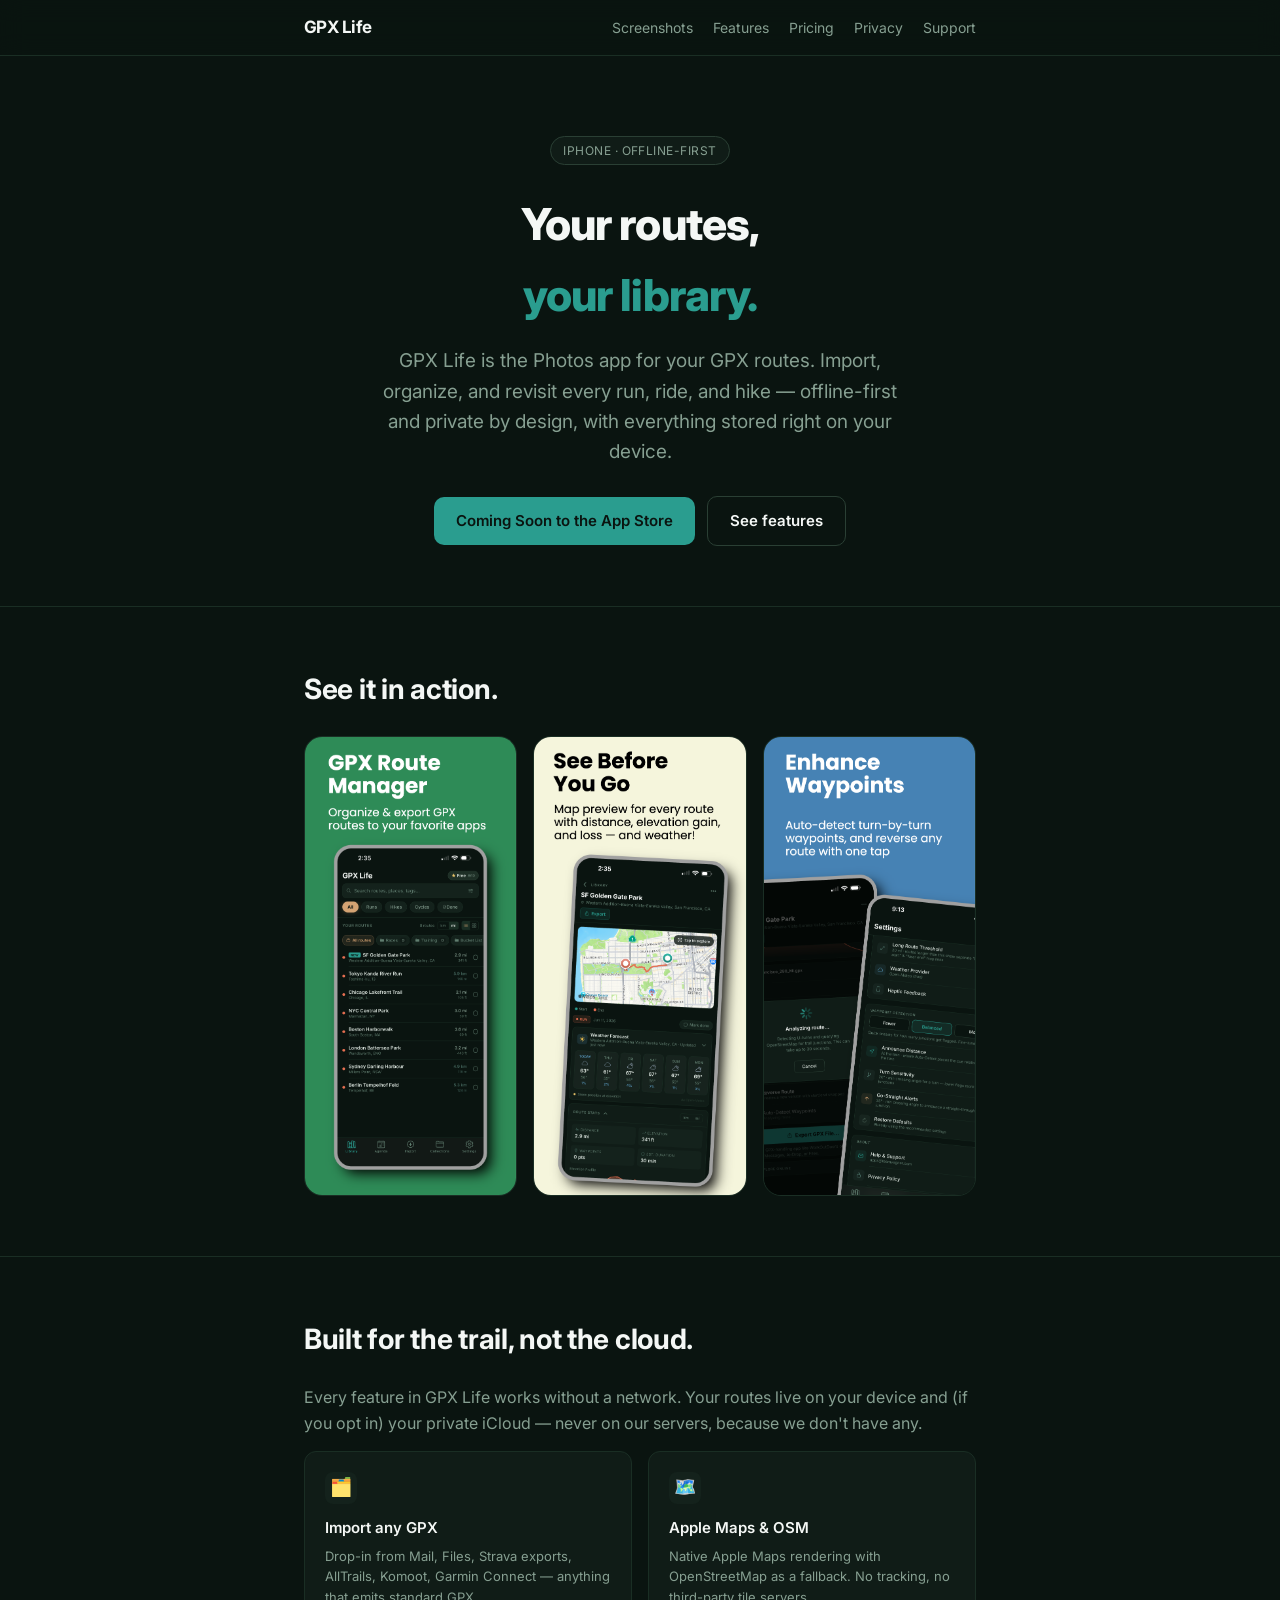
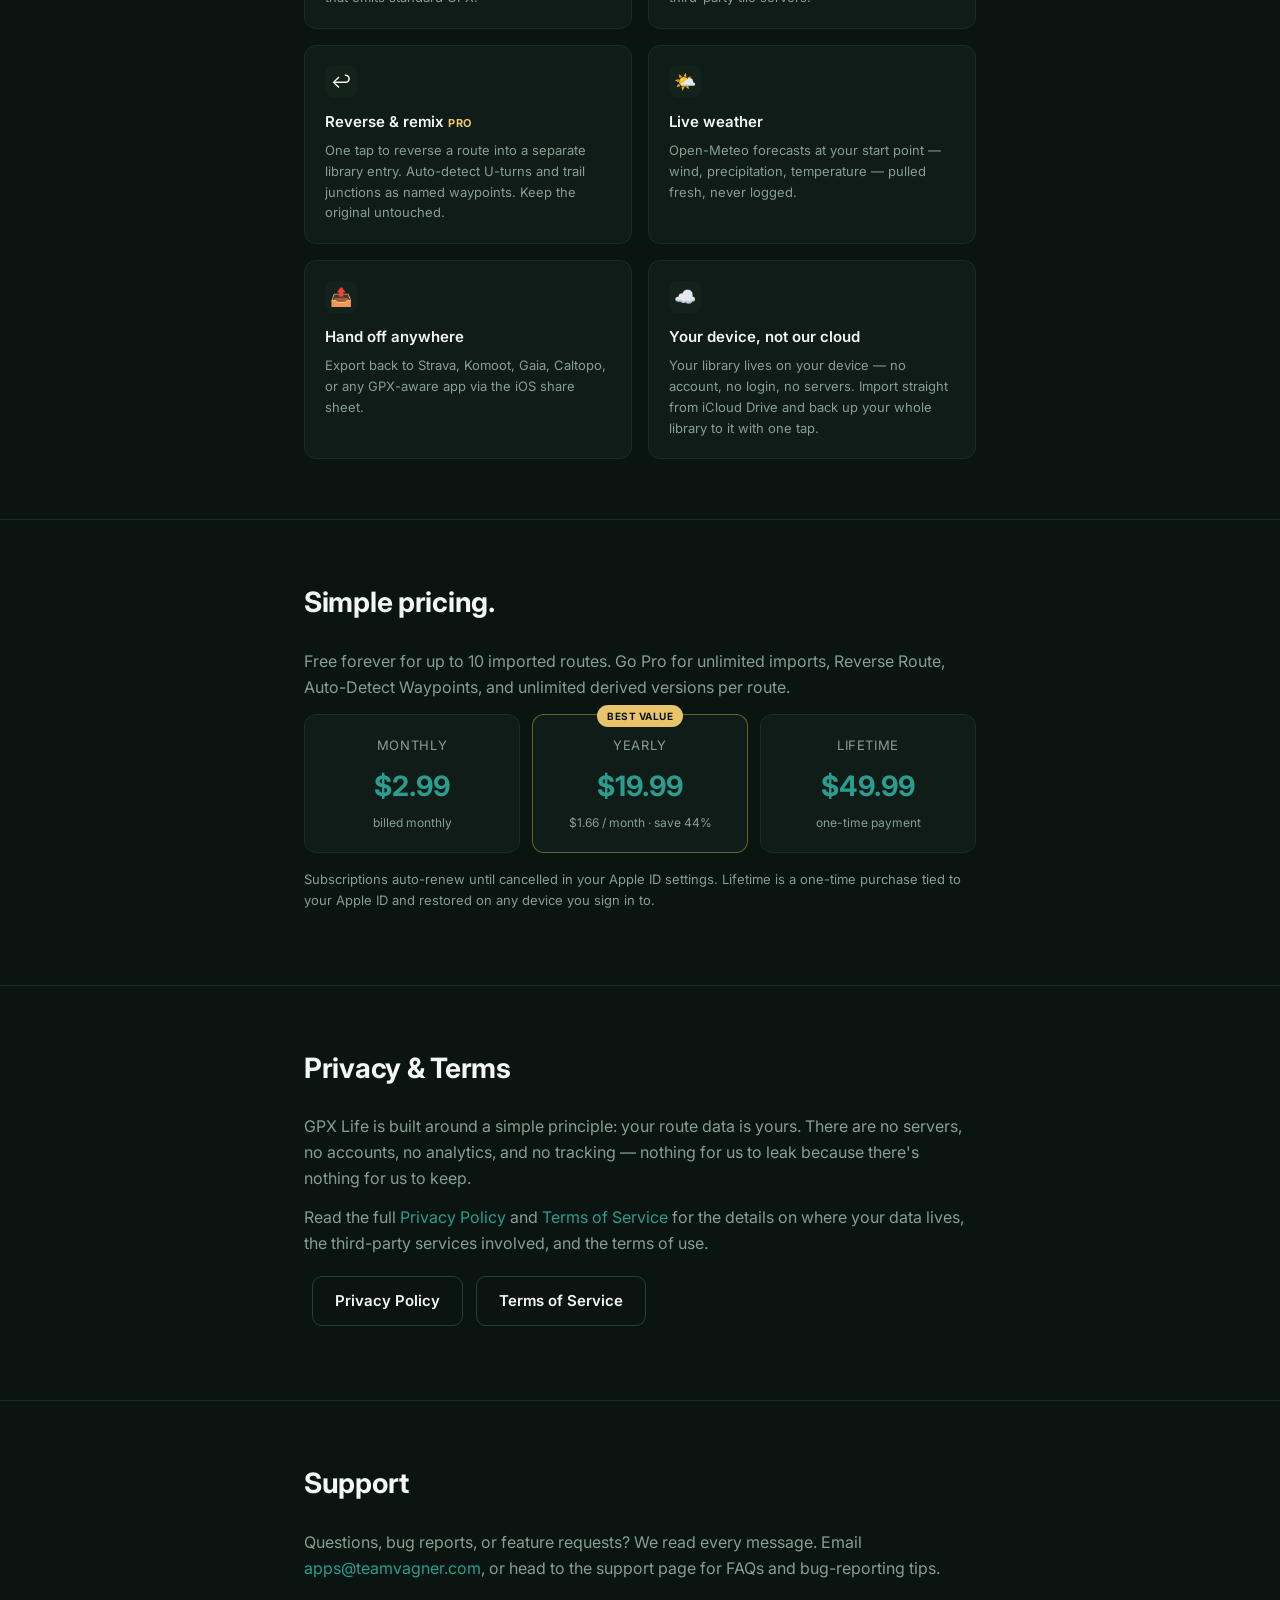
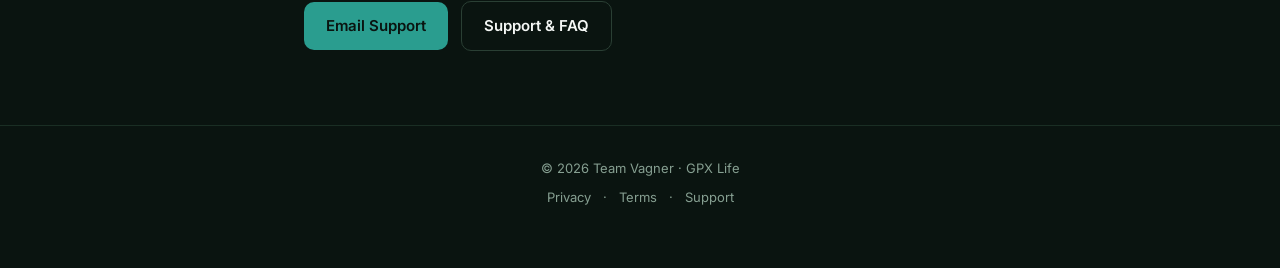
==== index.html @ b14405ab "Initial commit: GPX Life marketing and support site" ====
<!DOCTYPE html>
<html lang="en">
<head>
  <meta charset="UTF-8" />
  <meta name="viewport" content="width=device-width, initial-scale=1.0" />
  <title>GPX Life — Your routes, your library</title>
  <meta
    name="description"
    content="GPX Life is the on-device Photos app for your GPX routes. Import, organize, and revisit every run, ride, and hike — offline-first, private by design."
  />
  <meta property="og:title" content="GPX Life — Your routes, your library" />
  <meta
    property="og:description"
    content="The on-device Photos app for your GPX routes. Offline-first. Private by design."
  />
  <meta property="og:type" content="website" />
  <link rel="icon" type="image/png" href="./icon.png" />
  <link rel="preconnect" href="https://fonts.googleapis.com" />
  <link rel="preconnect" href="https://fonts.gstatic.com" crossorigin />
  <link rel="stylesheet" href="https://fonts.googleapis.com/css2?family=Inter:wght@400;500;600;700;800&display=swap" />
  <link rel="stylesheet" href="./styles.css" />
</head>
<body>
  <nav>
    <div class="container">
      <div class="brand">GPX Life</div>
      <ul>
        <li><a href="#screenshots">Screenshots</a></li>
        <li><a href="#features">Features</a></li>
        <li><a href="#pricing">Pricing</a></li>
        <li><a href="./privacy.html">Privacy</a></li>
        <li><a href="./support.html">Support</a></li>
      </ul>
    </div>
  </nav>

  <header class="hero">
    <div class="container">
      <span class="badge">iPhone · Offline-first</span>
      <h1>Your routes,<br /><span class="accent">your library.</span></h1>
      <p class="tagline">
        GPX Life is the Photos app for your GPX routes. Import, organize, and
        revisit every run, ride, and hike — offline-first and private by
        design, with everything stored right on your device.
      </p>
      <span class="cta" style="cursor: default;">Coming Soon to the App Store</span>
      <a class="cta ghost" href="#features">See features</a>
    </div>
  </header>

  <section id="screenshots">
    <div class="container">
      <h2>See it in action.</h2>
      <div class="shots">
        <img src="./screenshots/route-manager.png" alt="GPX Life library screen listing organized routes with distance and elevation" loading="lazy" />
        <img src="./screenshots/see-before-you-go.png" alt="Route detail with map preview, distance, elevation gain and loss, and a weather forecast" loading="lazy" />
        <img src="./screenshots/enhance-waypoints.png" alt="Auto-detect turn-by-turn waypoints and reverse a route, with waypoint detection settings" loading="lazy" />
      </div>
    </div>
  </section>

  <section id="features">
    <div class="container">
      <h2>Built for the trail, not the cloud.</h2>
      <p>
        Every feature in GPX Life works without a network. Your routes live on
        your device and (if you opt in) your private iCloud — never on our
        servers, because we don't have any.
      </p>
      <div class="features">
        <div class="feature">
          <div class="icon">🗂️</div>
          <h3>Import any GPX</h3>
          <p>Drop-in from Mail, Files, Strava exports, AllTrails, Komoot, Garmin Connect — anything that emits standard GPX.</p>
        </div>
        <div class="feature">
          <div class="icon">🗺️</div>
          <h3>Apple Maps & OSM</h3>
          <p>Native Apple Maps rendering with OpenStreetMap as a fallback. No tracking, no third-party tile servers.</p>
        </div>
        <div class="feature">
          <div class="icon">↩️</div>
          <h3>Reverse & remix <span style="color: var(--yellow); font-size: 11px; font-weight: 700; letter-spacing: 0.05em;">PRO</span></h3>
          <p>One tap to reverse a route into a separate library entry. Auto-detect U-turns and trail junctions as named waypoints. Keep the original untouched.</p>
        </div>
        <div class="feature">
          <div class="icon">🌤️</div>
          <h3>Live weather</h3>
          <p>Open-Meteo forecasts at your start point — wind, precipitation, temperature — pulled fresh, never logged.</p>
        </div>
        <div class="feature">
          <div class="icon">📤</div>
          <h3>Hand off anywhere</h3>
          <p>Export back to Strava, Komoot, Gaia, Caltopo, or any GPX-aware app via the iOS share sheet.</p>
        </div>
        <div class="feature">
          <div class="icon">☁️</div>
          <h3>Your device, not our cloud</h3>
          <p>Your library lives on your device — no account, no login, no servers. Import straight from iCloud Drive and back up your whole library to it with one tap.</p>
        </div>
      </div>
    </div>
  </section>

  <section id="pricing">
    <div class="container">
      <h2>Simple pricing.</h2>
      <p>
        Free forever for up to 10 imported routes. Go Pro for unlimited
        imports, Reverse Route, Auto-Detect Waypoints, and unlimited
        derived versions per route.
      </p>
      <div class="pricing">
        <div class="price-card">
          <div class="name">Monthly</div>
          <div class="amount">$2.99</div>
          <div class="sub">billed monthly</div>
        </div>
        <div class="price-card featured">
          <span class="badge-best">BEST VALUE</span>
          <div class="name">Yearly</div>
          <div class="amount">$19.99</div>
          <div class="sub">$1.66 / month · save 44%</div>
        </div>
        <div class="price-card">
          <div class="name">Lifetime</div>
          <div class="amount">$49.99</div>
          <div class="sub">one-time payment</div>
        </div>
      </div>
      <p style="margin-top: 16px; font-size: 13px;">
        Subscriptions auto-renew until cancelled in your Apple ID settings.
        Lifetime is a one-time purchase tied to your Apple ID and restored on
        any device you sign in to.
      </p>
    </div>
  </section>

  <section id="privacy">
    <div class="container">
      <h2>Privacy &amp; Terms</h2>
      <p>
        GPX Life is built around a simple principle: your route data is yours.
        There are no servers, no accounts, no analytics, and no tracking —
        nothing for us to leak because there's nothing for us to keep.
      </p>
      <p>
        Read the full <a href="./privacy.html">Privacy Policy</a> and
        <a href="./privacy.html#terms">Terms of Service</a> for the details on
        where your data lives, the third-party services involved, and the terms
        of use.
      </p>
      <p style="font-size: 17px; margin-top: 20px;">
        <a class="cta ghost" href="./privacy.html">Privacy Policy</a>
        <a class="cta ghost" href="./privacy.html#terms">Terms of Service</a>
      </p>
    </div>
  </section>

  <section id="support">
    <div class="container">
      <h2>Support</h2>
      <p>
        Questions, bug reports, or feature requests? We read every message.
        Email <a href="mailto:apps@teamvagner.com?subject=GPX%20Life%20Support">apps@teamvagner.com</a>,
        or head to the support page for FAQs and bug-reporting tips.
      </p>
      <p style="font-size: 17px; margin-top: 20px;">
        <a class="cta" href="mailto:apps@teamvagner.com?subject=GPX%20Life%20Support">Email Support</a>
        <a class="cta ghost" href="./support.html">Support &amp; FAQ</a>
      </p>
    </div>
  </section>

  <footer>
    <div class="container">
      <p>© 2026 Team Vagner · GPX Life</p>
      <p style="margin-top: 8px;">
        <a href="./privacy.html">Privacy</a> ·
        <a href="./privacy.html#terms">Terms</a> ·
        <a href="./support.html">Support</a>
      </p>
    </div>
  </footer>
</body>
</html>
---- styles.css ----
:root {
  --bg: #0a1410;
  --surface: #101c17;
  --surface-2: #14221c;
  --border: #1a2e24;
  --border-2: #2a3f34;
  --text: #f4f7f5;
  --text-dim: #869f91;
  --teal: #2a9d8f;
  --yellow: #e9c46a;
  --earth: #d4a373;
}
* { box-sizing: border-box; margin: 0; padding: 0; }
html, body {
  background: var(--bg);
  color: var(--text);
  font-family: "Inter", -apple-system, BlinkMacSystemFont, "Segoe UI", Roboto, sans-serif;
  line-height: 1.6;
  -webkit-font-smoothing: antialiased;
}
a { color: var(--teal); text-decoration: none; }
a:hover { text-decoration: underline; }
.container { max-width: 720px; margin: 0 auto; padding: 0 24px; }
nav {
  position: sticky; top: 0;
  background: rgba(10, 20, 16, 0.85);
  backdrop-filter: blur(12px);
  border-bottom: 1px solid var(--border);
  padding: 14px 0;
  z-index: 10;
}
nav .container {
  display: flex; justify-content: space-between; align-items: center;
}
nav .brand {
  font-weight: 700; font-size: 17px; color: var(--text);
  letter-spacing: -0.03em;
  display: flex; align-items: center; gap: 8px;
}
nav .brand:hover { text-decoration: none; }
nav .brand span.dot { color: var(--teal); }
nav ul { list-style: none; display: flex; gap: 20px; }
nav ul a { color: var(--text-dim); font-size: 14px; }
nav ul a:hover { color: var(--text); text-decoration: none; }

.hero {
  padding: 80px 0 60px;
  text-align: center;
  border-bottom: 1px solid var(--border);
}
.hero h1 {
  font-size: 44px; font-weight: 800; letter-spacing: -0.02em;
  margin-bottom: 16px;
}
.hero h1 .accent { color: var(--teal); }
.hero p.tagline {
  font-size: 19px; color: var(--text-dim); max-width: 540px; margin: 0 auto 28px;
}
.badge {
  display: inline-block;
  padding: 4px 12px;
  background: var(--surface);
  border: 1px solid var(--border-2);
  border-radius: 999px;
  font-size: 12px; color: var(--text-dim);
  margin-bottom: 24px;
  letter-spacing: 0.04em; text-transform: uppercase;
}
.cta {
  display: inline-block;
  padding: 12px 22px;
  background: var(--teal); color: var(--bg);
  border-radius: 10px;
  font-weight: 600; font-size: 15px;
  transition: opacity 0.15s;
}
.cta:hover { opacity: 0.9; text-decoration: none; }
.cta.ghost {
  background: transparent; color: var(--text);
  border: 1px solid var(--border-2);
  margin-left: 8px;
}

section { padding: 60px 0; border-bottom: 1px solid var(--border); }
section h2 {
  font-size: 28px; font-weight: 700; margin-bottom: 24px;
  letter-spacing: -0.01em;
}
section h3 {
  font-size: 16px; font-weight: 600; margin: 24px 0 8px;
  color: var(--text);
}
section p { color: var(--text-dim); margin-bottom: 14px; }
section ul { color: var(--text-dim); margin: 0 0 14px 22px; }
section ul li { margin-bottom: 6px; }

.shots {
  display: grid;
  grid-template-columns: repeat(3, 1fr);
  gap: 16px; margin-top: 8px;
}
.shots img {
  width: 100%; height: auto;
  border-radius: 18px;
  border: 1px solid var(--border);
  display: block;
}

.features {
  display: grid;
  grid-template-columns: repeat(auto-fit, minmax(240px, 1fr));
  gap: 16px; margin-top: 8px;
}
.feature {
  padding: 20px;
  background: var(--surface);
  border: 1px solid var(--border);
  border-radius: 12px;
}
.feature .icon {
  width: 32px; height: 32px;
  border-radius: 8px;
  background: var(--surface-2);
  display: flex; align-items: center; justify-content: center;
  margin-bottom: 12px; font-size: 18px;
}
.feature h3 { margin: 0 0 6px; font-size: 15px; }
.feature p { font-size: 13px; margin: 0; }

.pricing {
  display: grid;
  grid-template-columns: repeat(auto-fit, minmax(180px, 1fr));
  gap: 12px; margin-top: 8px;
}
.price-card {
  padding: 20px;
  background: var(--surface);
  border: 1px solid var(--border);
  border-radius: 12px;
  text-align: center;
  position: relative;
}
.price-card.featured { border-color: rgba(233, 196, 106, 0.4); }
.price-card .badge-best {
  position: absolute; top: -10px; left: 50%; transform: translateX(-50%);
  padding: 3px 10px; background: var(--yellow); color: var(--bg);
  border-radius: 999px; font-size: 10px; font-weight: 700; letter-spacing: 0.05em;
}
.price-card .name { font-size: 13px; color: var(--text-dim); text-transform: uppercase; letter-spacing: 0.05em; }
.price-card .amount { font-size: 28px; font-weight: 700; margin: 8px 0 4px; color: var(--teal); }
.price-card .sub { font-size: 12px; color: var(--text-dim); }

footer {
  padding: 32px 0 60px;
  text-align: center;
  color: var(--text-dim);
  font-size: 13px;
}
footer a { color: var(--text-dim); margin: 0 8px; }

@media (max-width: 640px) {
  .shots { grid-template-columns: 1fr; max-width: 300px; margin: 8px auto 0; }
}
@media (max-width: 540px) {
  .hero h1 { font-size: 32px; }
  .hero p.tagline { font-size: 16px; }
  section h2 { font-size: 22px; }
  nav ul { gap: 12px; }
  nav ul a { font-size: 13px; }
}
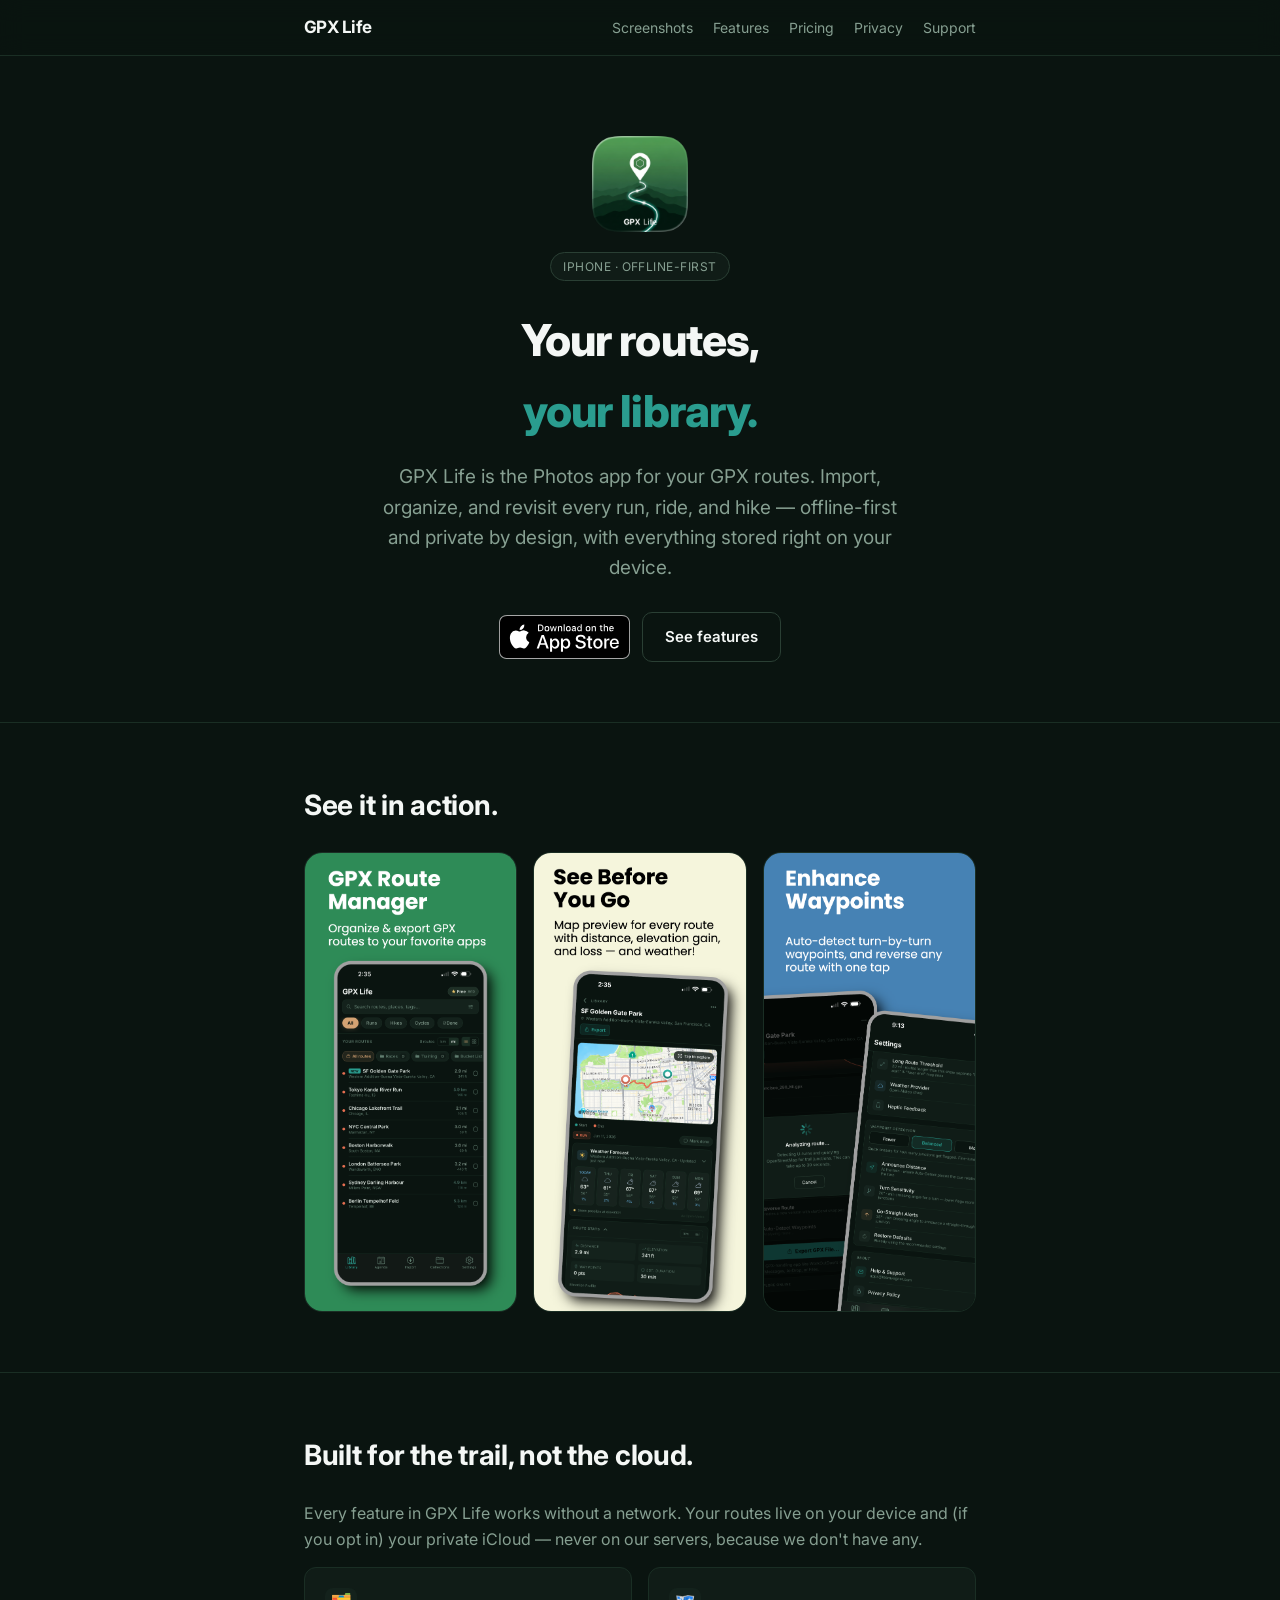
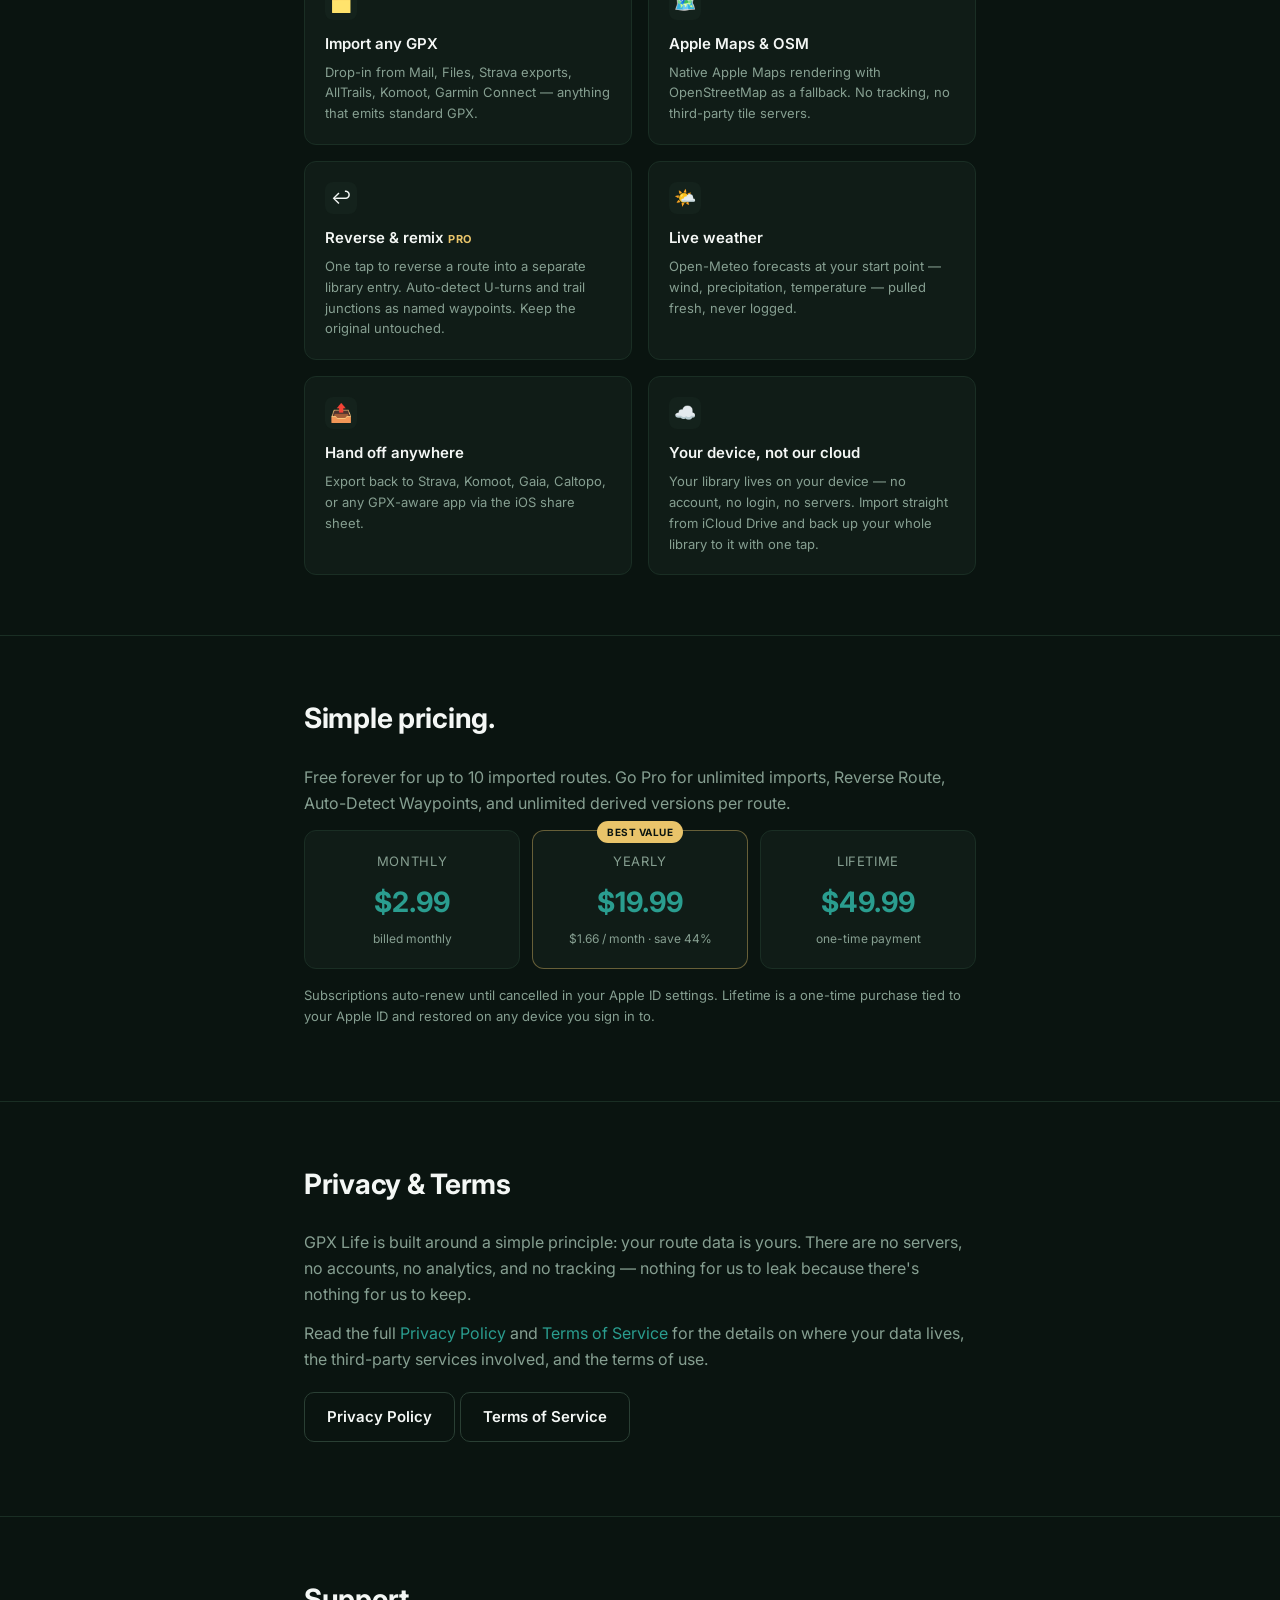
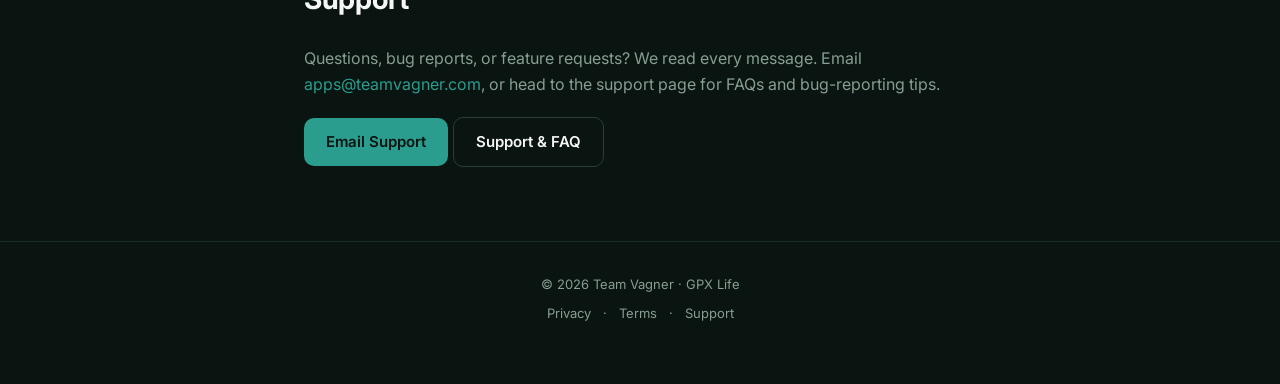
==== commit 70bd068e: "Add app icon and App Store badge to hero; replace coming soon with live link The app is now live on " ====
--- a/index.html
+++ b/index.html
@@ -36,6 +36,7 @@
 
   <header class="hero">
     <div class="container">
+      <img src="./app-icon.png" alt="GPX Life app icon" class="hero-app-icon" />
       <span class="badge">iPhone · Offline-first</span>
       <h1>Your routes,<br /><span class="accent">your library.</span></h1>
       <p class="tagline">
@@ -43,8 +44,12 @@
         revisit every run, ride, and hike — offline-first and private by
         design, with everything stored right on your device.
       </p>
-      <span class="cta" style="cursor: default;">Coming Soon to the App Store</span>
-      <a class="cta ghost" href="#features">See features</a>
+      <div class="hero-actions">
+        <a href="https://apps.apple.com/us/app/gpx-life/id6765971756">
+          <img src="./app-store-badge.svg" alt="Download on the App Store" class="app-store-badge" />
+        </a>
+        <a class="cta ghost" href="#features">See features</a>
+      </div>
     </div>
   </header>
 
--- a/styles.css
+++ b/styles.css
@@ -48,6 +48,24 @@
   text-align: center;
   border-bottom: 1px solid var(--border);
 }
+.hero-app-icon {
+  width: 96px; height: 96px;
+  border-radius: 22px;
+  margin-bottom: 20px;
+  display: block;
+  margin-left: auto; margin-right: auto;
+}
+.hero-actions {
+  display: flex;
+  align-items: center;
+  justify-content: center;
+  gap: 12px;
+  flex-wrap: wrap;
+}
+.app-store-badge {
+  height: 44px;
+  display: block;
+}
 .hero h1 {
   font-size: 44px; font-weight: 800; letter-spacing: -0.02em;
   margin-bottom: 16px;
@@ -78,7 +96,6 @@
 .cta.ghost {
   background: transparent; color: var(--text);
   border: 1px solid var(--border-2);
-  margin-left: 8px;
 }
 
 section { padding: 60px 0; border-bottom: 1px solid var(--border); }
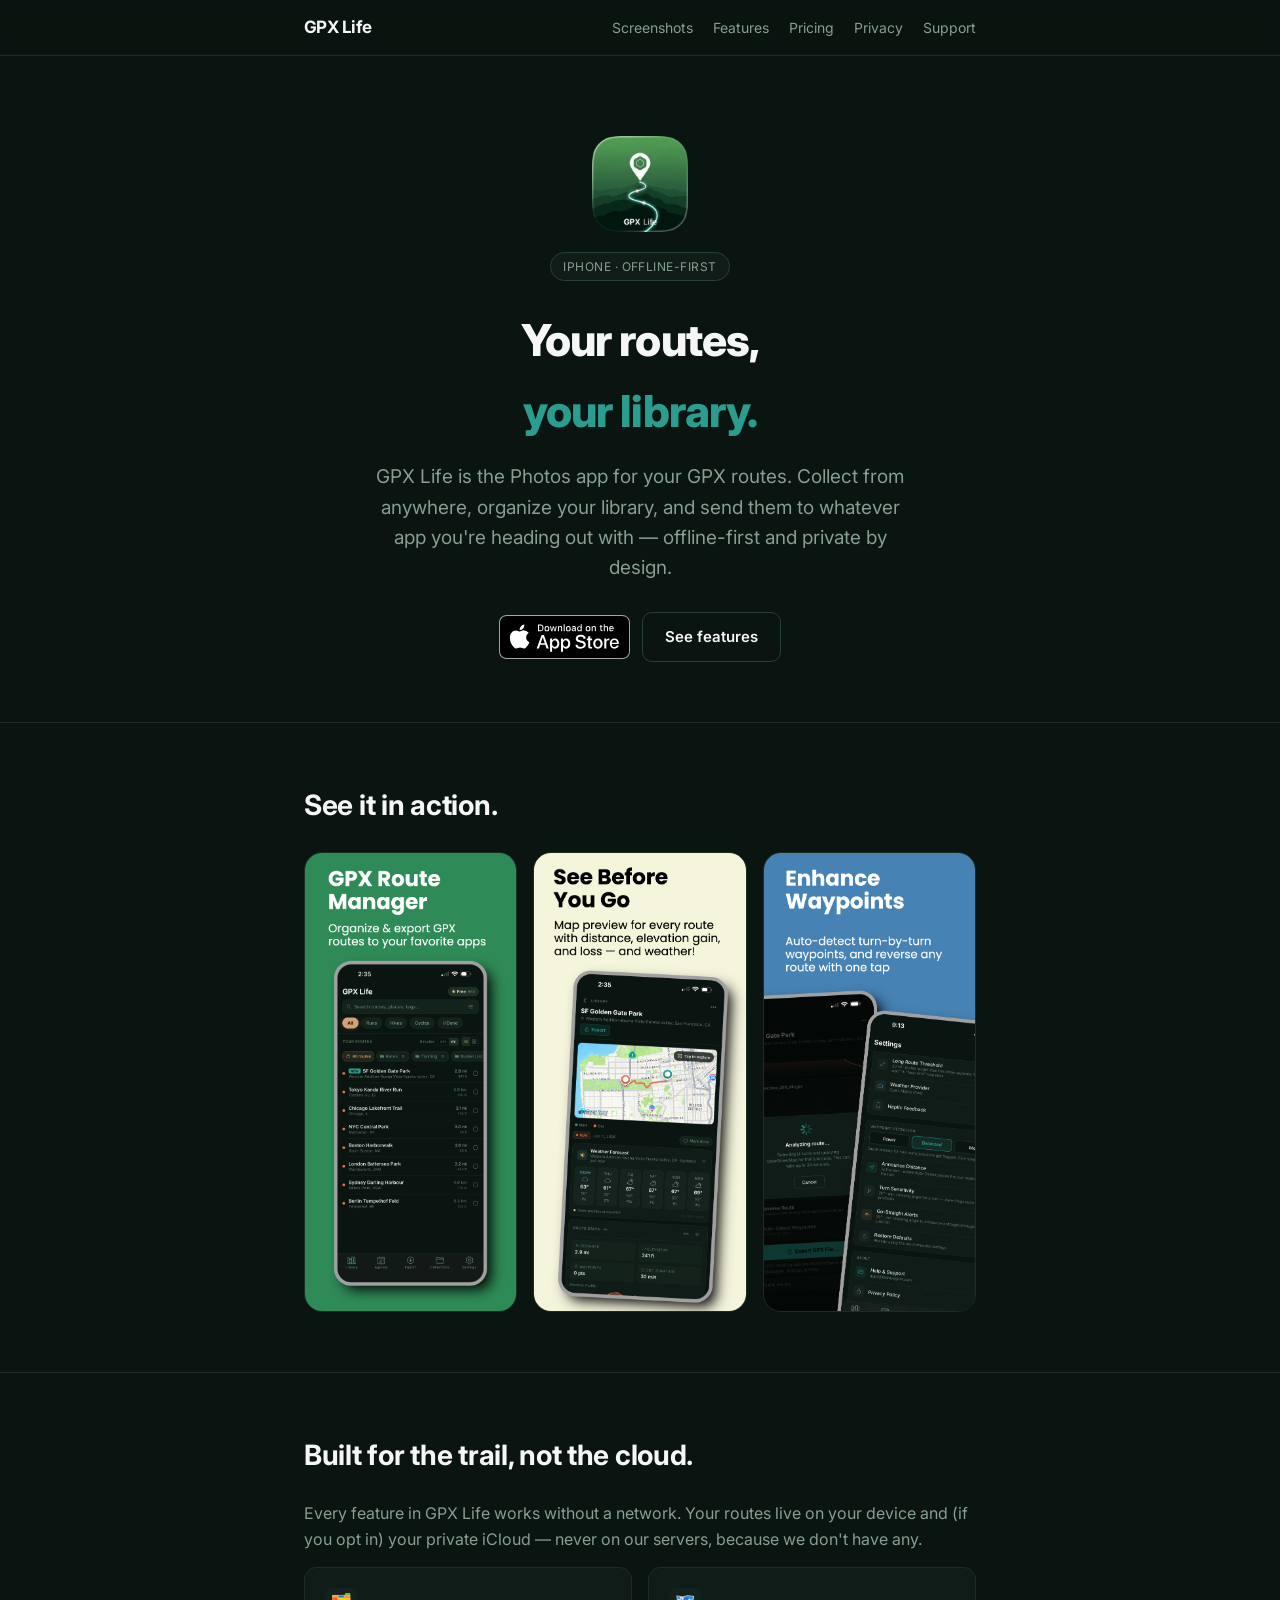
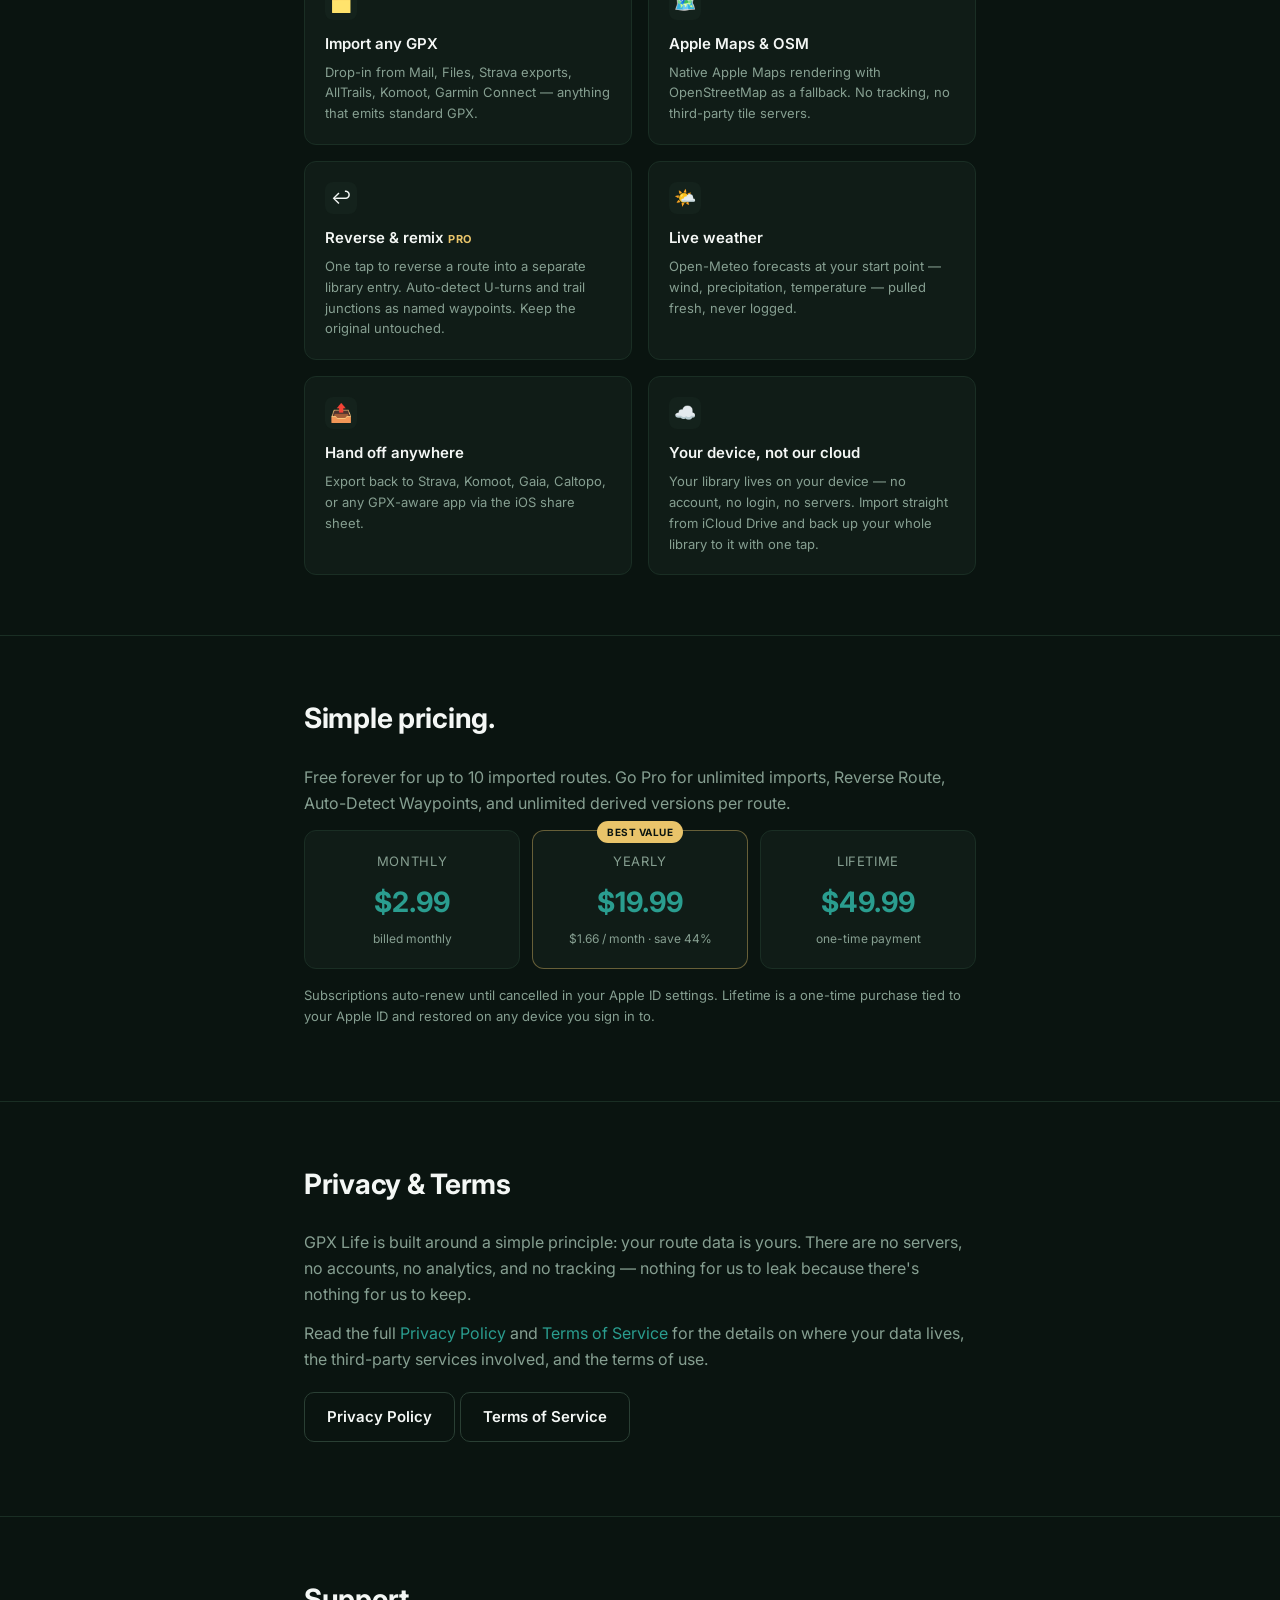
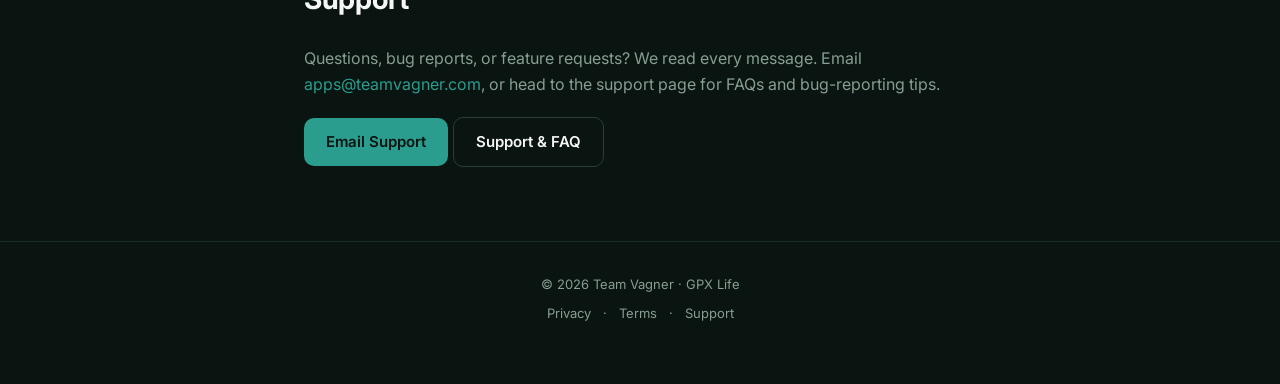
==== commit 7c50f7d5: "Update hero tagline to reflect collect, organize, and share value prop Co-Authored-By: Claude Sonnet" ====
--- a/index.html
+++ b/index.html
@@ -40,9 +40,9 @@
       <span class="badge">iPhone · Offline-first</span>
       <h1>Your routes,<br /><span class="accent">your library.</span></h1>
       <p class="tagline">
-        GPX Life is the Photos app for your GPX routes. Import, organize, and
-        revisit every run, ride, and hike — offline-first and private by
-        design, with everything stored right on your device.
+        GPX Life is the Photos app for your GPX routes. Collect from anywhere,
+        organize your library, and send them to whatever app you're heading out
+        with — offline-first and private by design.
       </p>
       <div class="hero-actions">
         <a href="https://apps.apple.com/us/app/gpx-life/id6765971756">
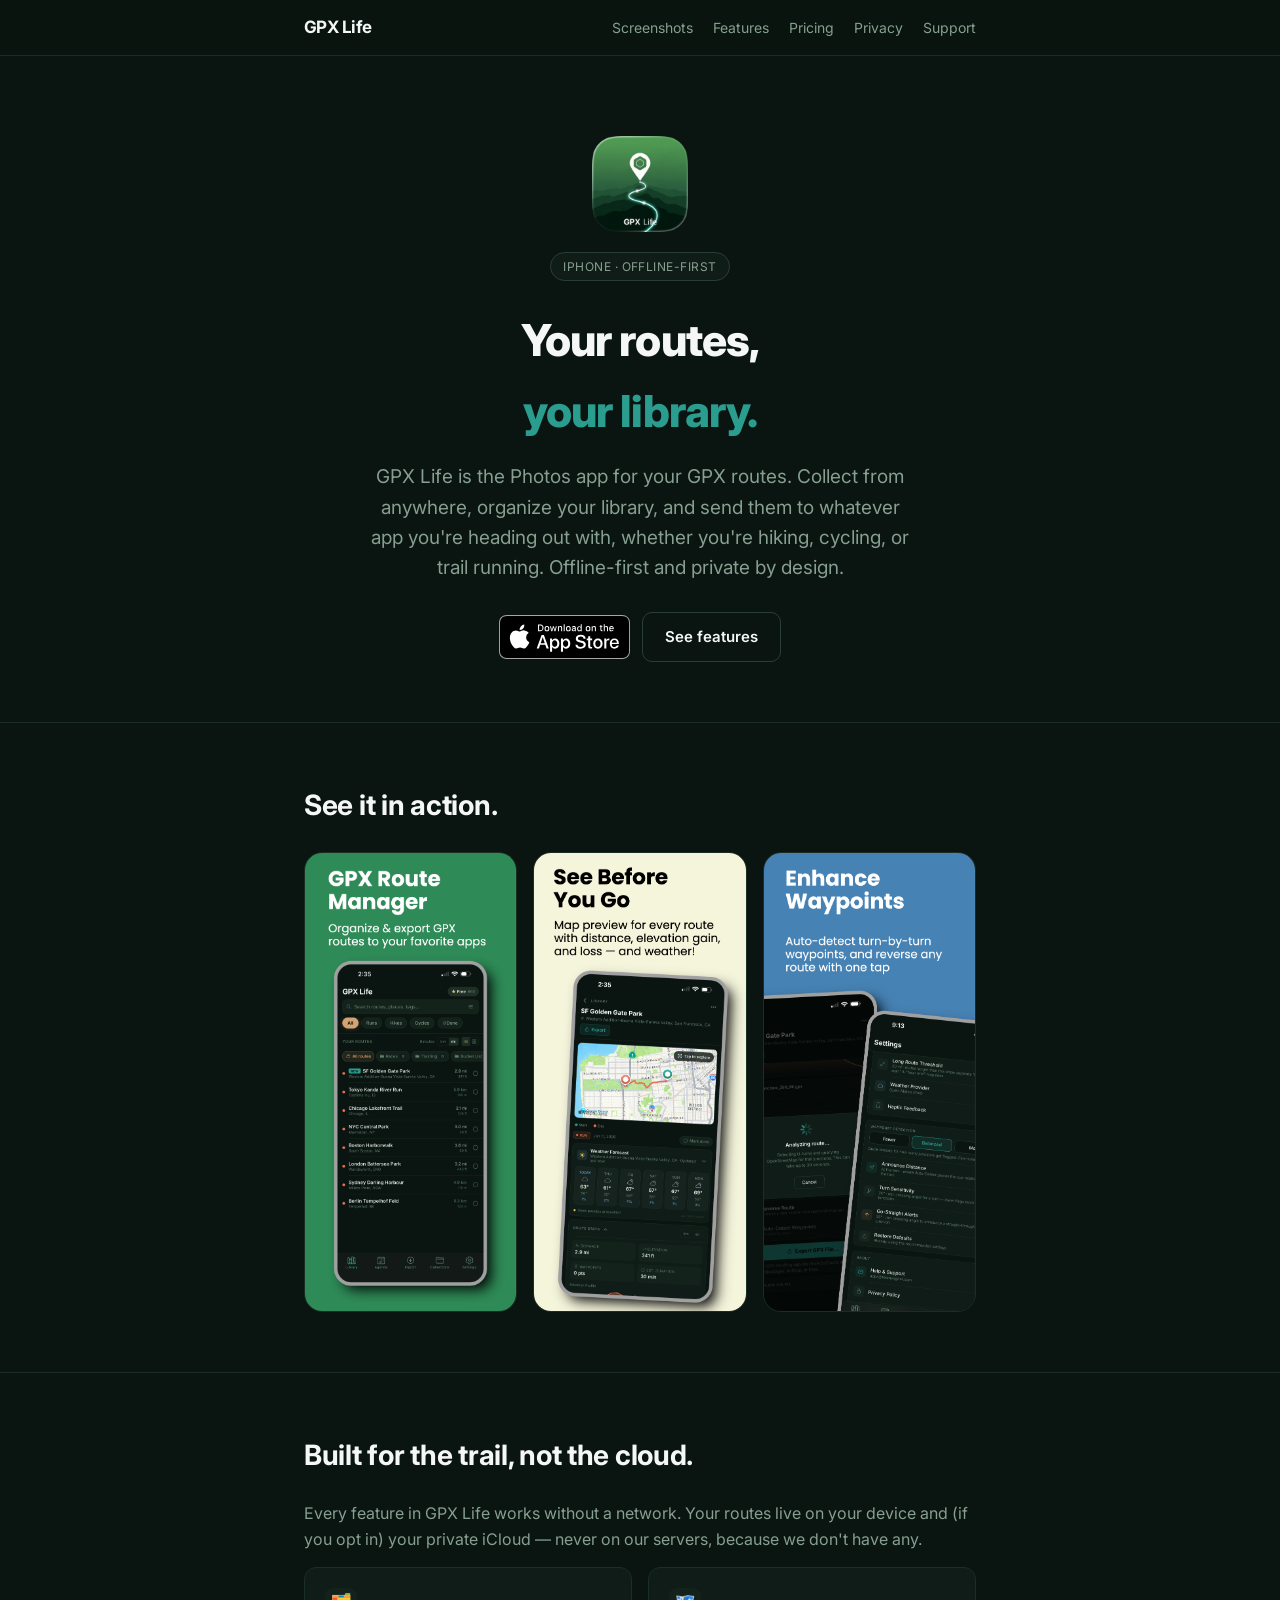
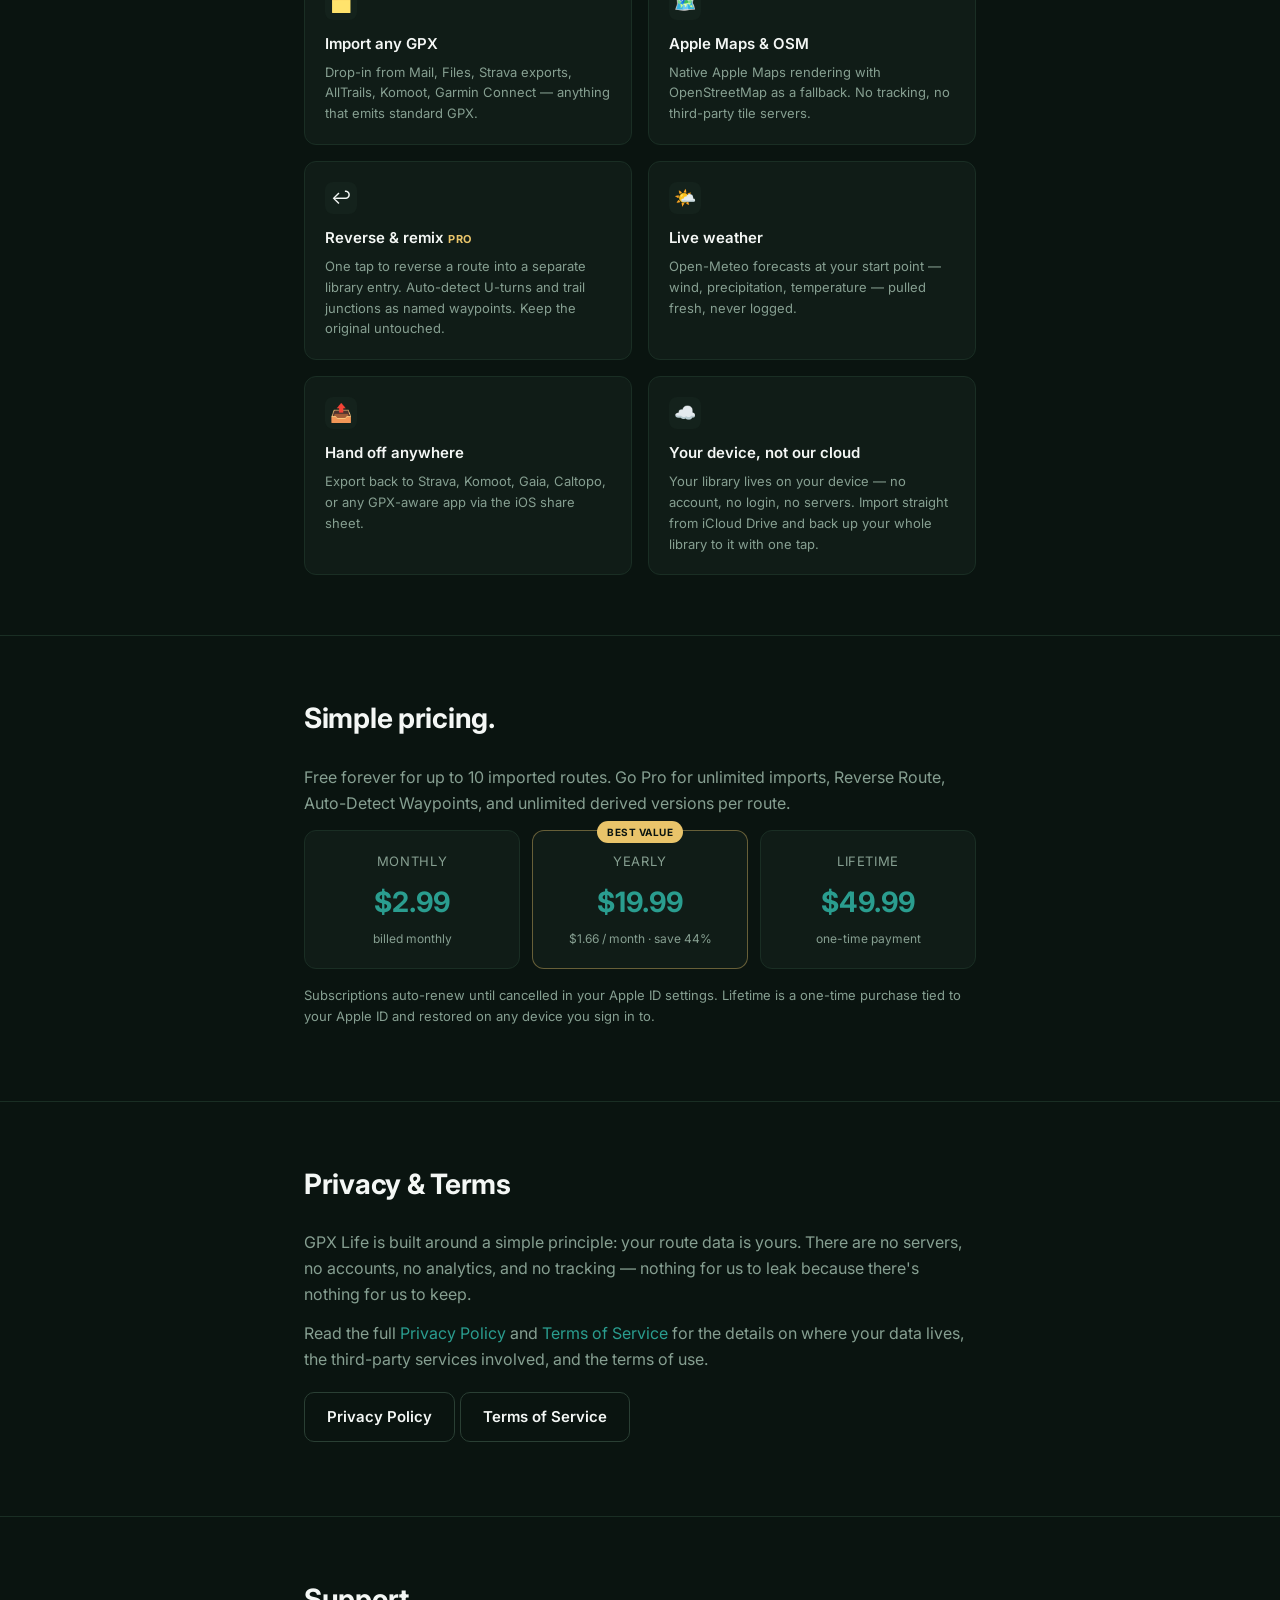
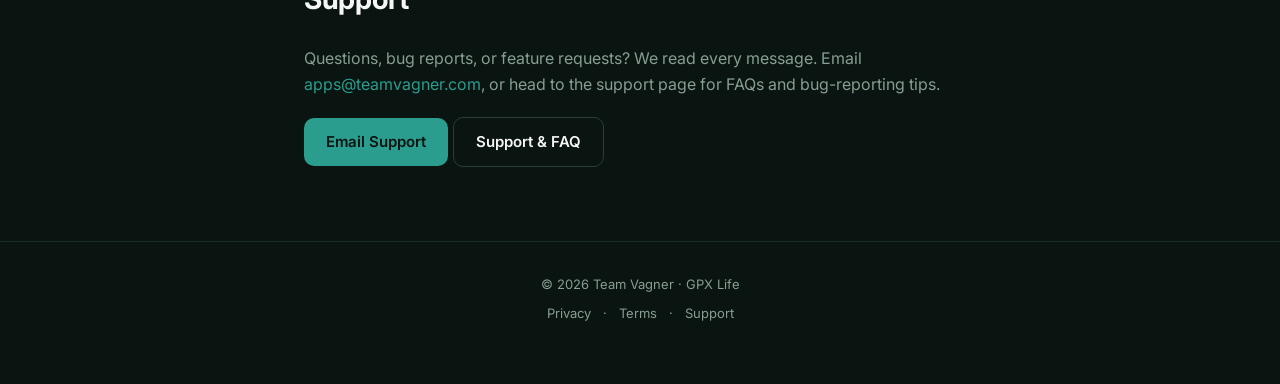
==== commit 64170b34: "Update hero tagline with activity-specific copy Co-Authored-By: Claude Sonnet 4.6 <noreply@anthropic" ====
--- a/index.html
+++ b/index.html
@@ -4,16 +4,54 @@
   <meta charset="UTF-8" />
   <meta name="viewport" content="width=device-width, initial-scale=1.0" />
   <title>GPX Life — Your routes, your library</title>
-  <meta
-    name="description"
-    content="GPX Life is the on-device Photos app for your GPX routes. Import, organize, and revisit every run, ride, and hike — offline-first, private by design."
-  />
+  <meta name="description" content="GPX Life is the Photos app for your GPX routes. Collect from anywhere, organize your library, and send them to whatever app you're heading out with — offline-first and private by design." />
+  <link rel="canonical" href="https://teamv02.com/gpxlife/" />
+
+  <!-- Open Graph -->
+  <meta property="og:type" content="website" />
+  <meta property="og:url" content="https://teamv02.com/gpxlife/" />
   <meta property="og:title" content="GPX Life — Your routes, your library" />
-  <meta
-    property="og:description"
-    content="The on-device Photos app for your GPX routes. Offline-first. Private by design."
-  />
-  <meta property="og:type" content="website" />
+  <meta property="og:description" content="The Photos app for your GPX routes. Collect, organize, and send them to any app — offline-first and private by design." />
+  <meta property="og:image" content="https://teamv02.com/gpxlife/app-icon.png" />
+  <meta property="og:image:width" content="512" />
+  <meta property="og:image:height" content="512" />
+  <meta property="og:image:alt" content="GPX Life app icon" />
+
+  <!-- Twitter / X -->
+  <meta name="twitter:card" content="summary" />
+  <meta name="twitter:site" content="@teamv02_com" />
+  <meta name="twitter:title" content="GPX Life — Your routes, your library" />
+  <meta name="twitter:description" content="The Photos app for your GPX routes. Collect, organize, and send them to any app — offline-first and private by design." />
+  <meta name="twitter:image" content="https://teamv02.com/gpxlife/app-icon.png" />
+
+  <!-- iOS Smart App Banner -->
+  <meta name="apple-itunes-app" content="app-id=6765971756" />
+
+  <!-- Structured data -->
+  <script type="application/ld+json">
+  {
+    "@context": "https://schema.org",
+    "@type": "SoftwareApplication",
+    "name": "GPX Life",
+    "operatingSystem": "iOS",
+    "applicationCategory": "SportsApplication",
+    "description": "The Photos app for your GPX routes. Collect, organize, and send them to any app — offline-first and private by design.",
+    "url": "https://teamv02.com/gpxlife/",
+    "offers": [
+      { "@type": "Offer", "price": "0", "priceCurrency": "USD", "name": "Free (up to 10 routes)" },
+      { "@type": "Offer", "price": "2.99", "priceCurrency": "USD", "name": "Pro Monthly" },
+      { "@type": "Offer", "price": "19.99", "priceCurrency": "USD", "name": "Pro Yearly" },
+      { "@type": "Offer", "price": "49.99", "priceCurrency": "USD", "name": "Pro Lifetime" }
+    ],
+    "downloadUrl": "https://apps.apple.com/us/app/gpx-life/id6765971756",
+    "screenshot": [
+      "https://teamv02.com/gpxlife/screenshots/route-manager.png",
+      "https://teamv02.com/gpxlife/screenshots/see-before-you-go.png",
+      "https://teamv02.com/gpxlife/screenshots/enhance-waypoints.png"
+    ]
+  }
+  </script>
+
   <link rel="icon" type="image/png" href="./icon.png" />
   <link rel="preconnect" href="https://fonts.googleapis.com" />
   <link rel="preconnect" href="https://fonts.gstatic.com" crossorigin />
@@ -42,7 +80,8 @@
       <p class="tagline">
         GPX Life is the Photos app for your GPX routes. Collect from anywhere,
         organize your library, and send them to whatever app you're heading out
-        with — offline-first and private by design.
+        with, whether you're hiking, cycling, or trail running. Offline-first
+        and private by design.
       </p>
       <div class="hero-actions">
         <a href="https://apps.apple.com/us/app/gpx-life/id6765971756">
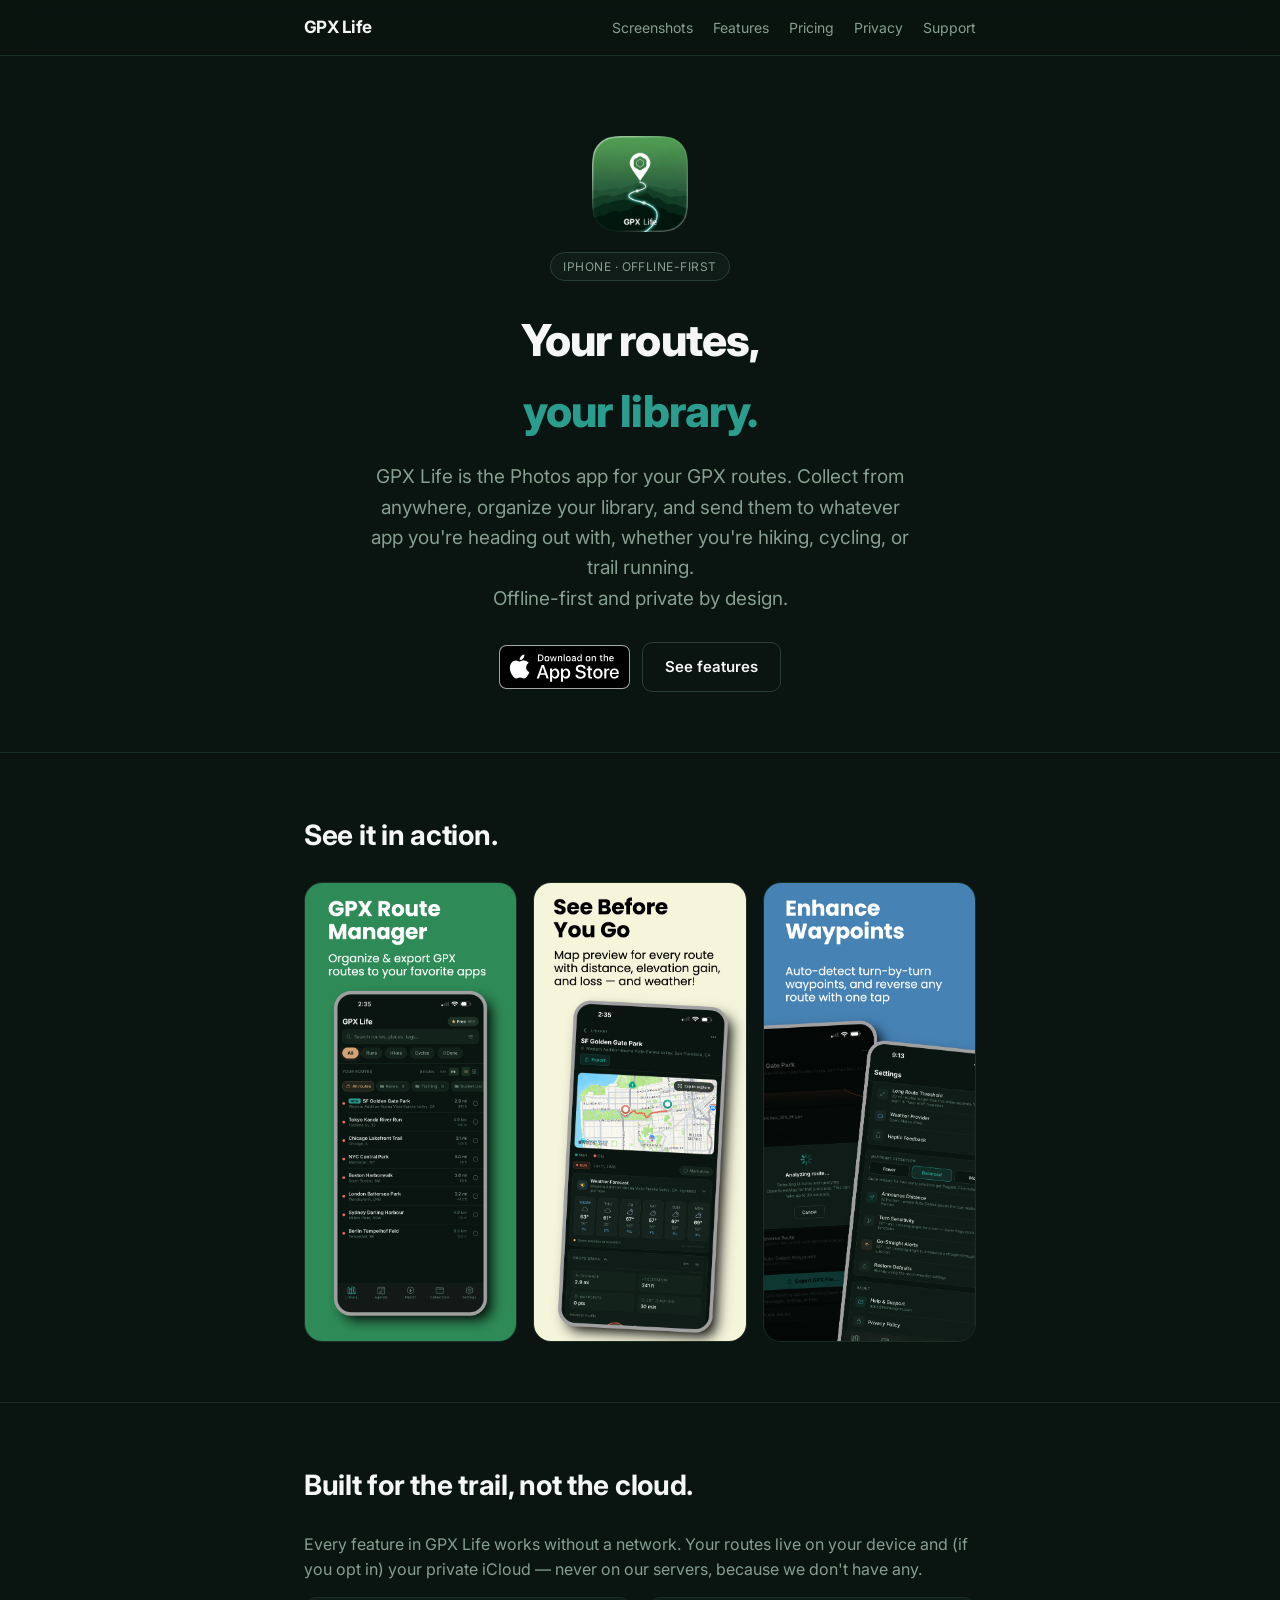
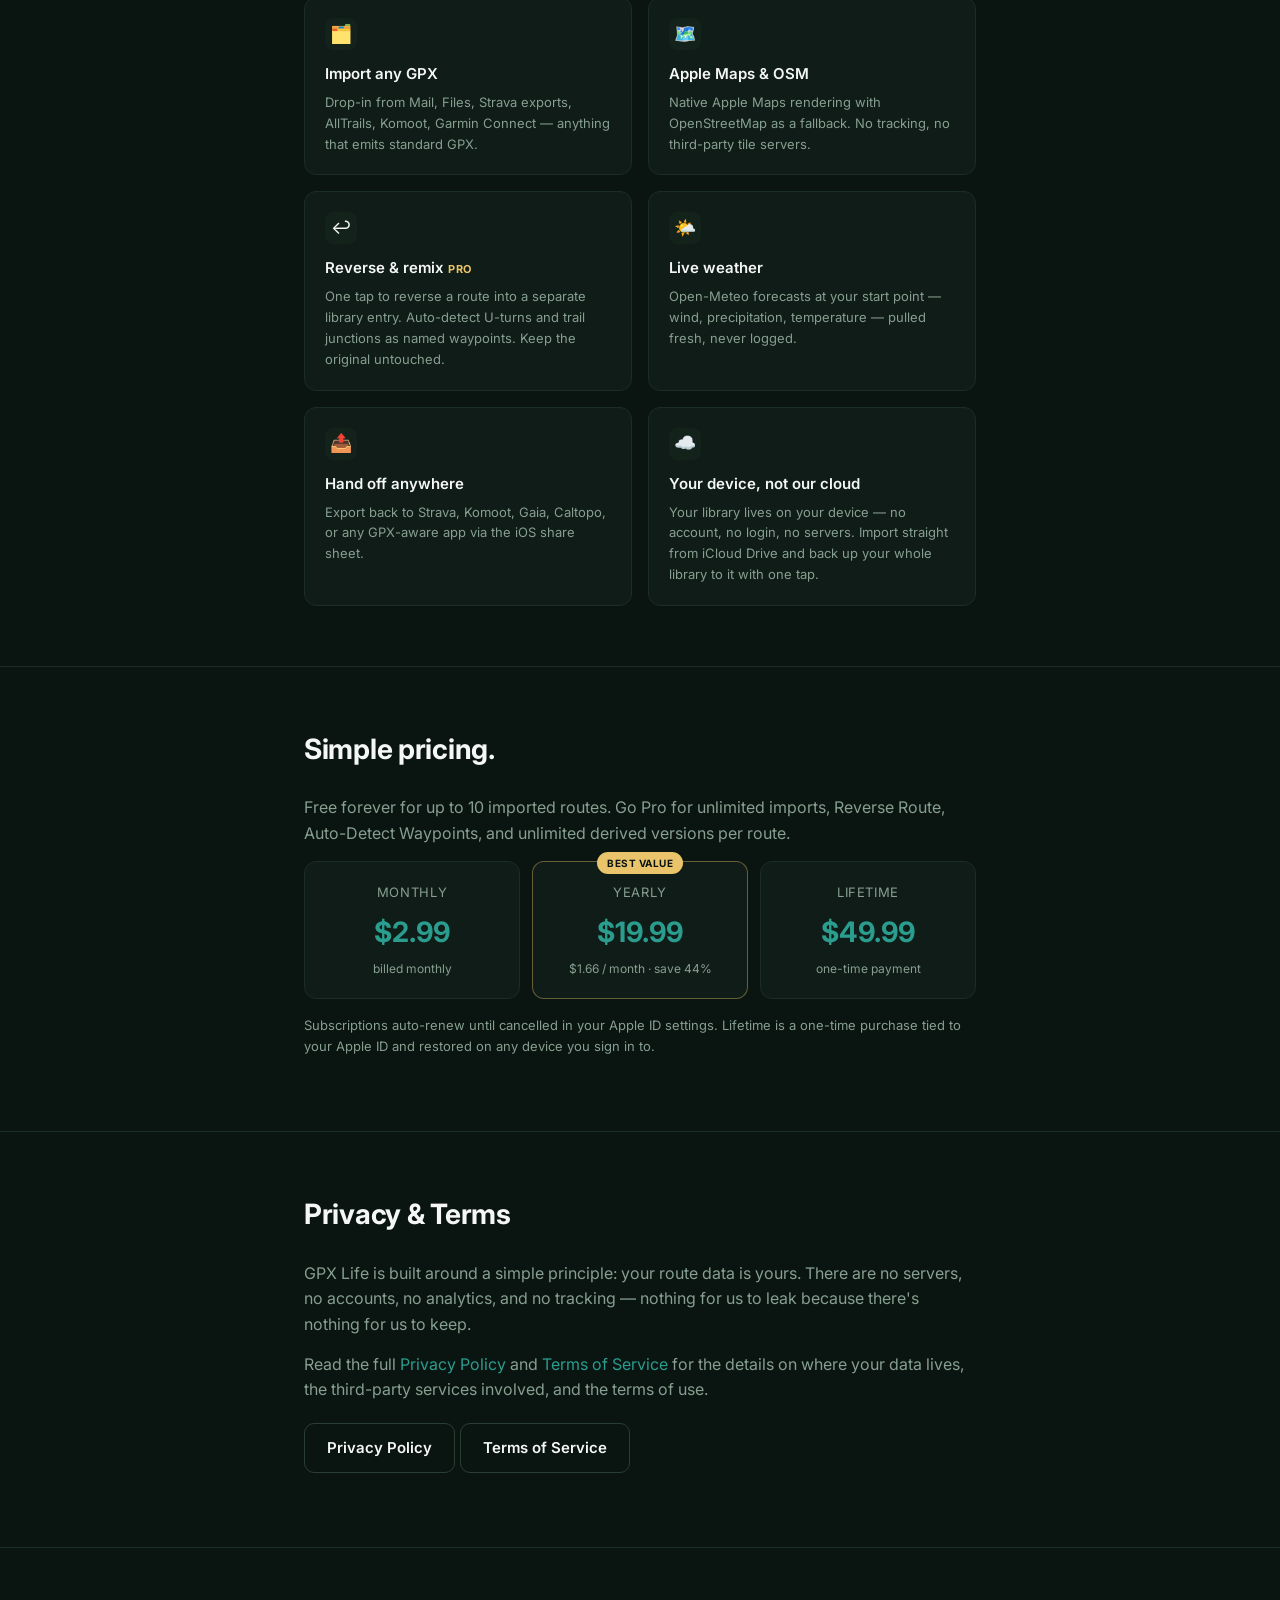
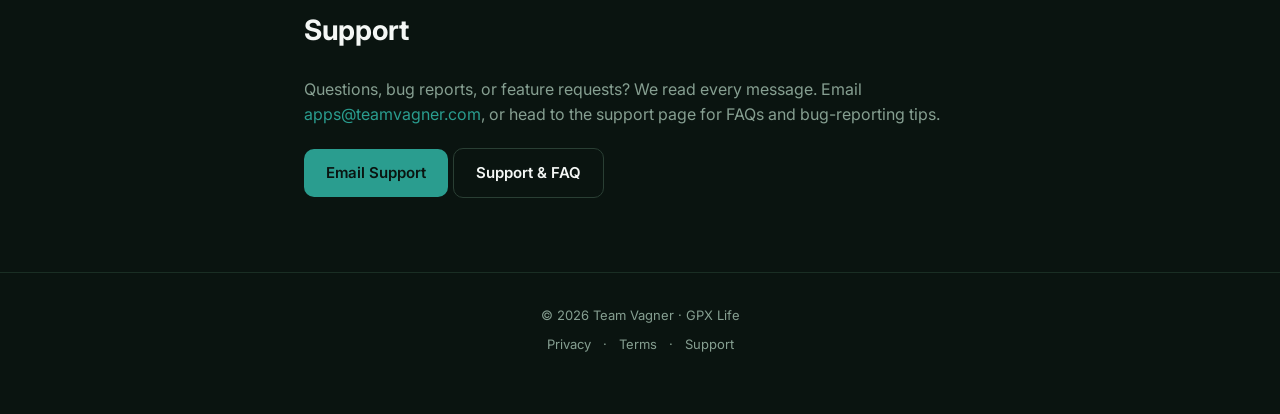
==== commit 21a268fe: "Add line break before "Offline-first" in hero tagline Co-Authored-By: Claude Sonnet 4.6 <noreply@ant" ====
--- a/index.html
+++ b/index.html
@@ -4,7 +4,7 @@
   <meta charset="UTF-8" />
   <meta name="viewport" content="width=device-width, initial-scale=1.0" />
   <title>GPX Life — Your routes, your library</title>
-  <meta name="description" content="GPX Life is the Photos app for your GPX routes. Collect from anywhere, organize your library, and send them to whatever app you're heading out with — offline-first and private by design." />
+  <meta name="description" content="GPX Life is the Photos app for your GPX routes. Collect from anywhere, organize your library, and send them to whatever app you're heading out with, whether you're hiking, cycling, or trail running. Offline-first and private by design." />
   <link rel="canonical" href="https://teamv02.com/gpxlife/" />
 
   <!-- Open Graph -->
@@ -80,7 +80,7 @@
       <p class="tagline">
         GPX Life is the Photos app for your GPX routes. Collect from anywhere,
         organize your library, and send them to whatever app you're heading out
-        with, whether you're hiking, cycling, or trail running. Offline-first
+        with, whether you're hiking, cycling, or trail running.<br />Offline-first
         and private by design.
       </p>
       <div class="hero-actions">
